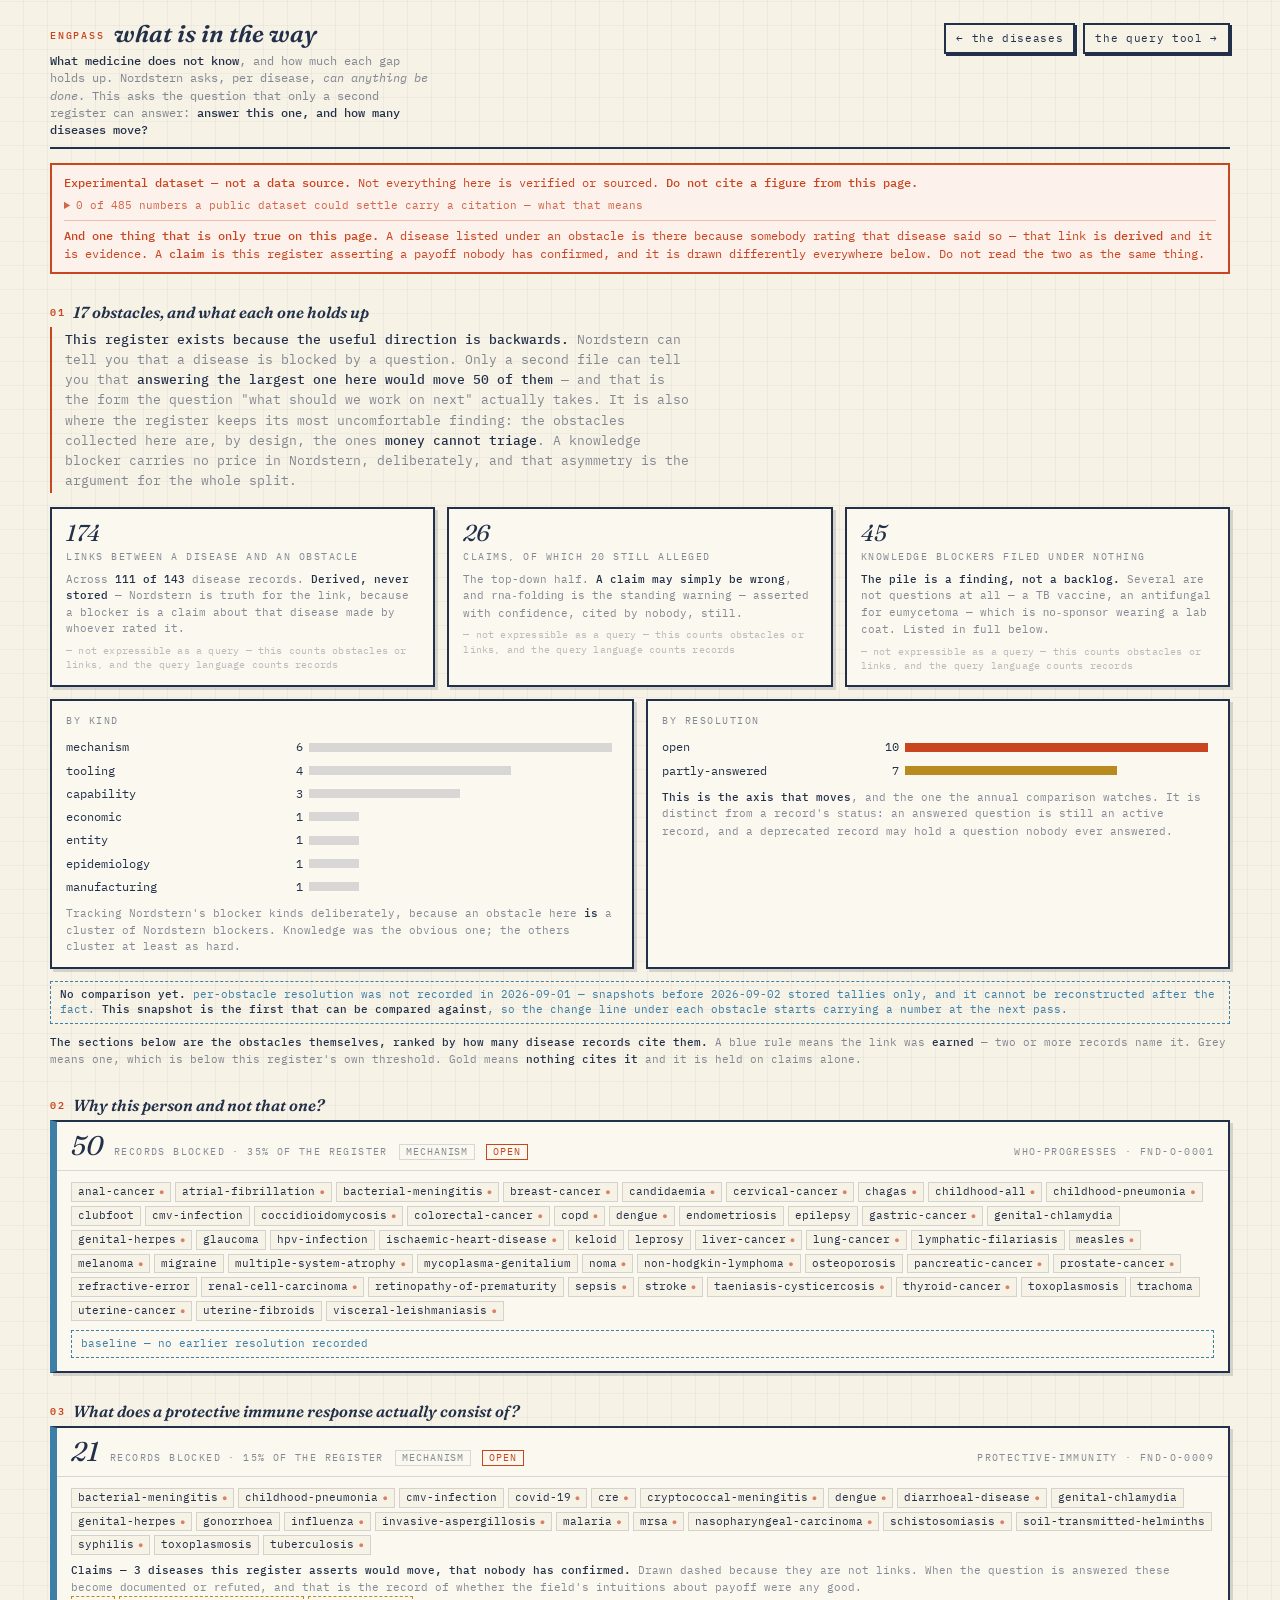
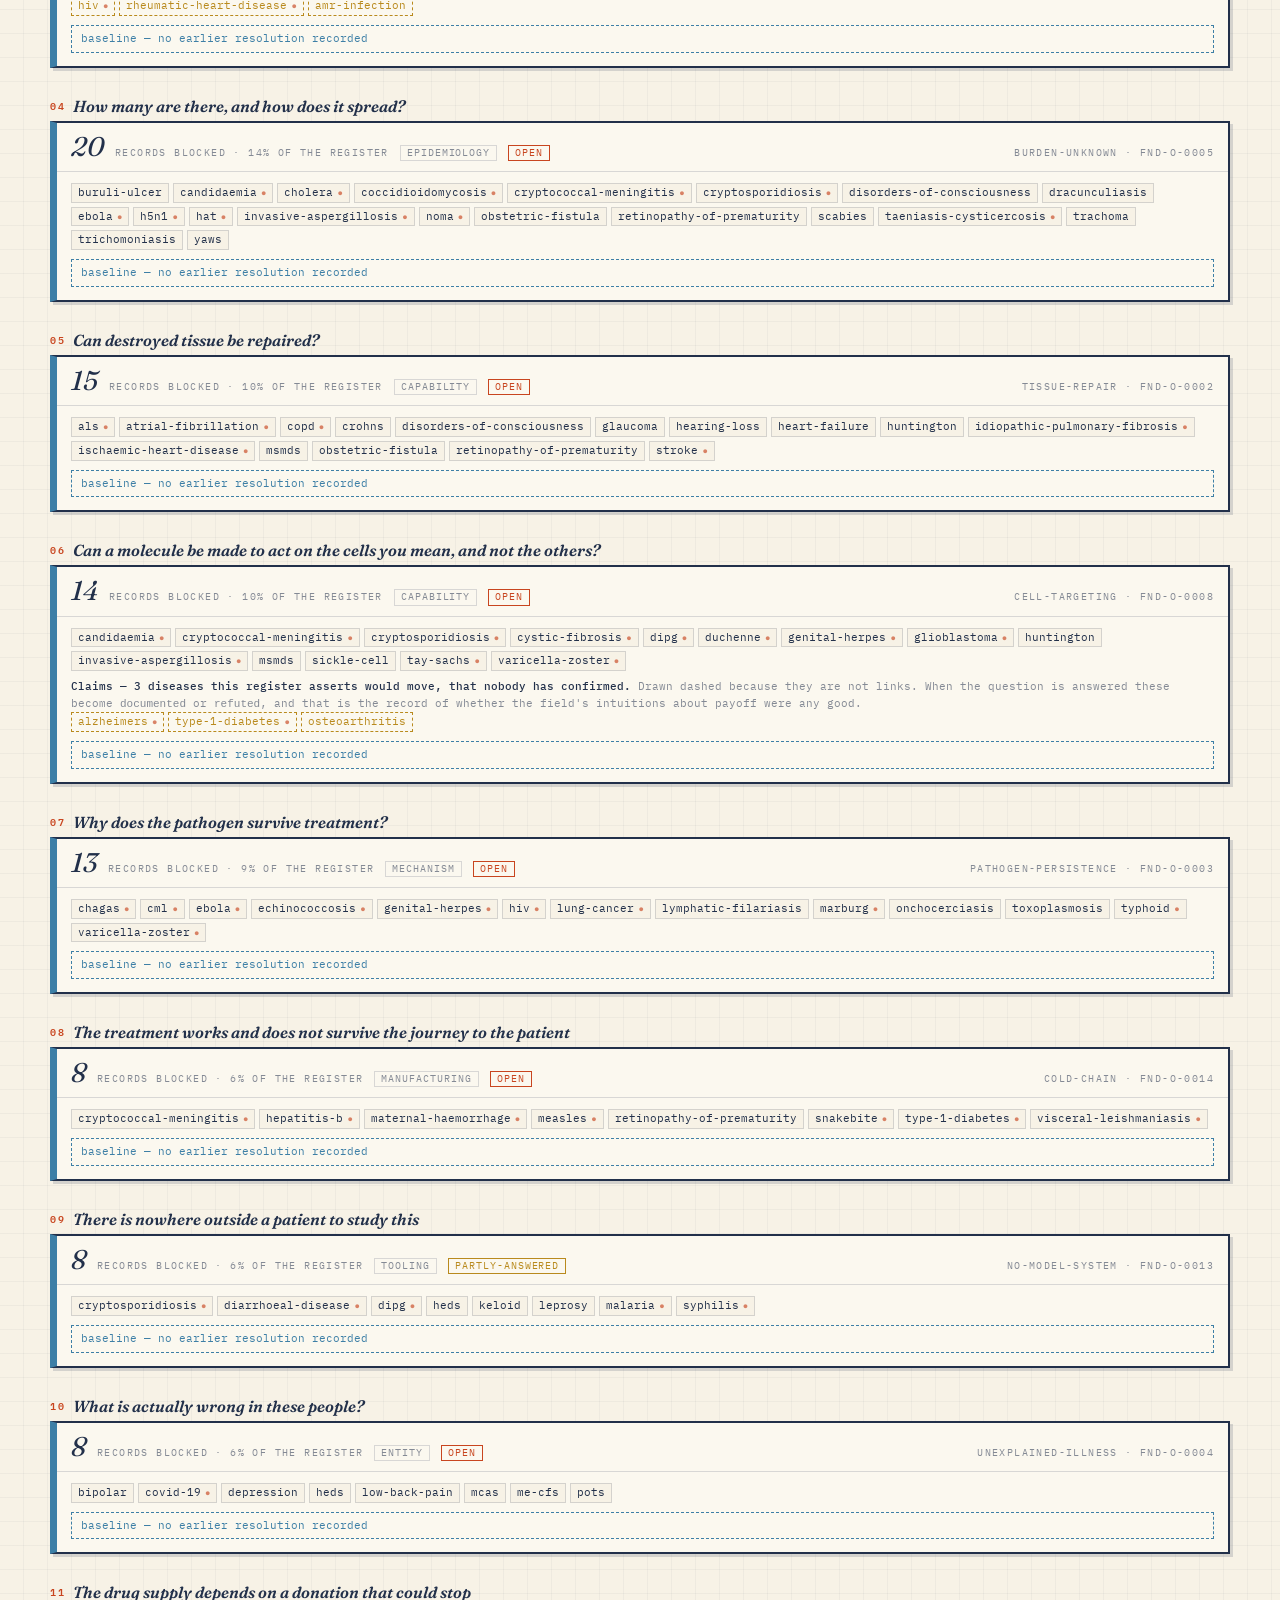
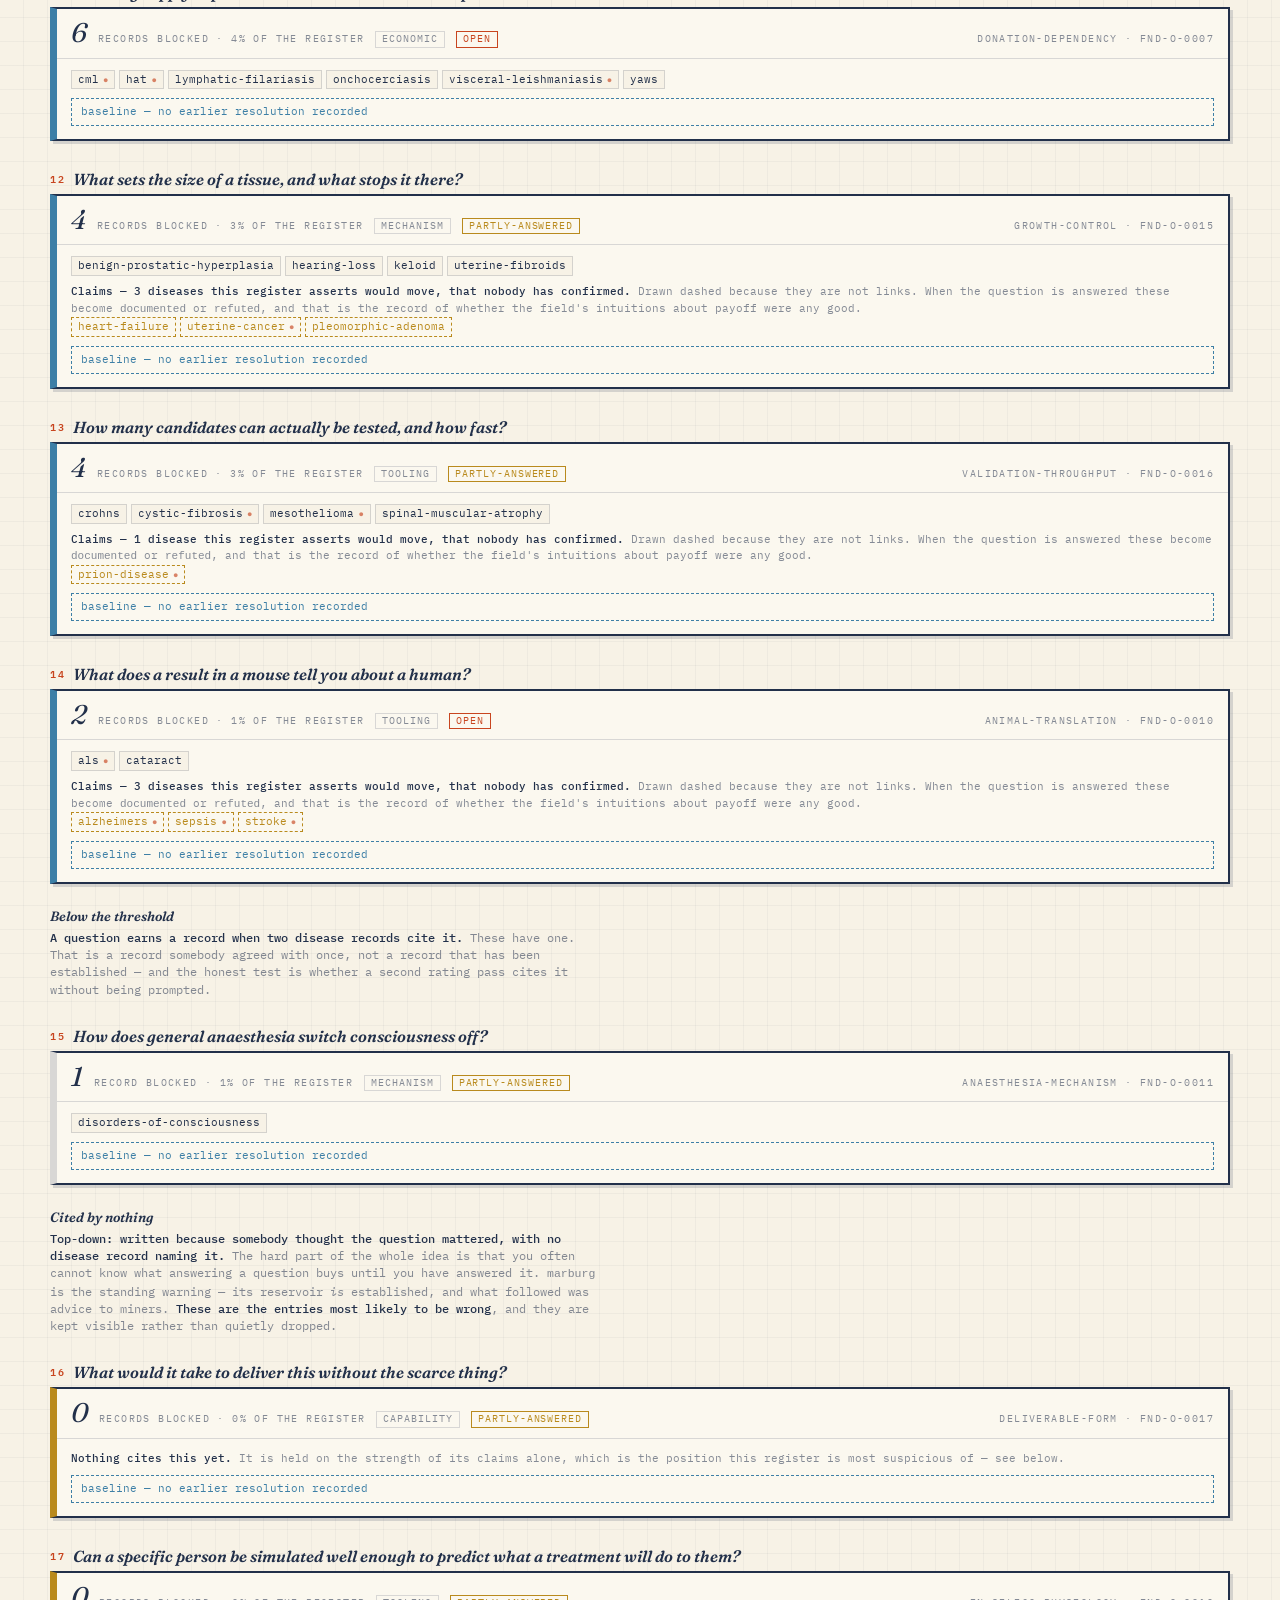
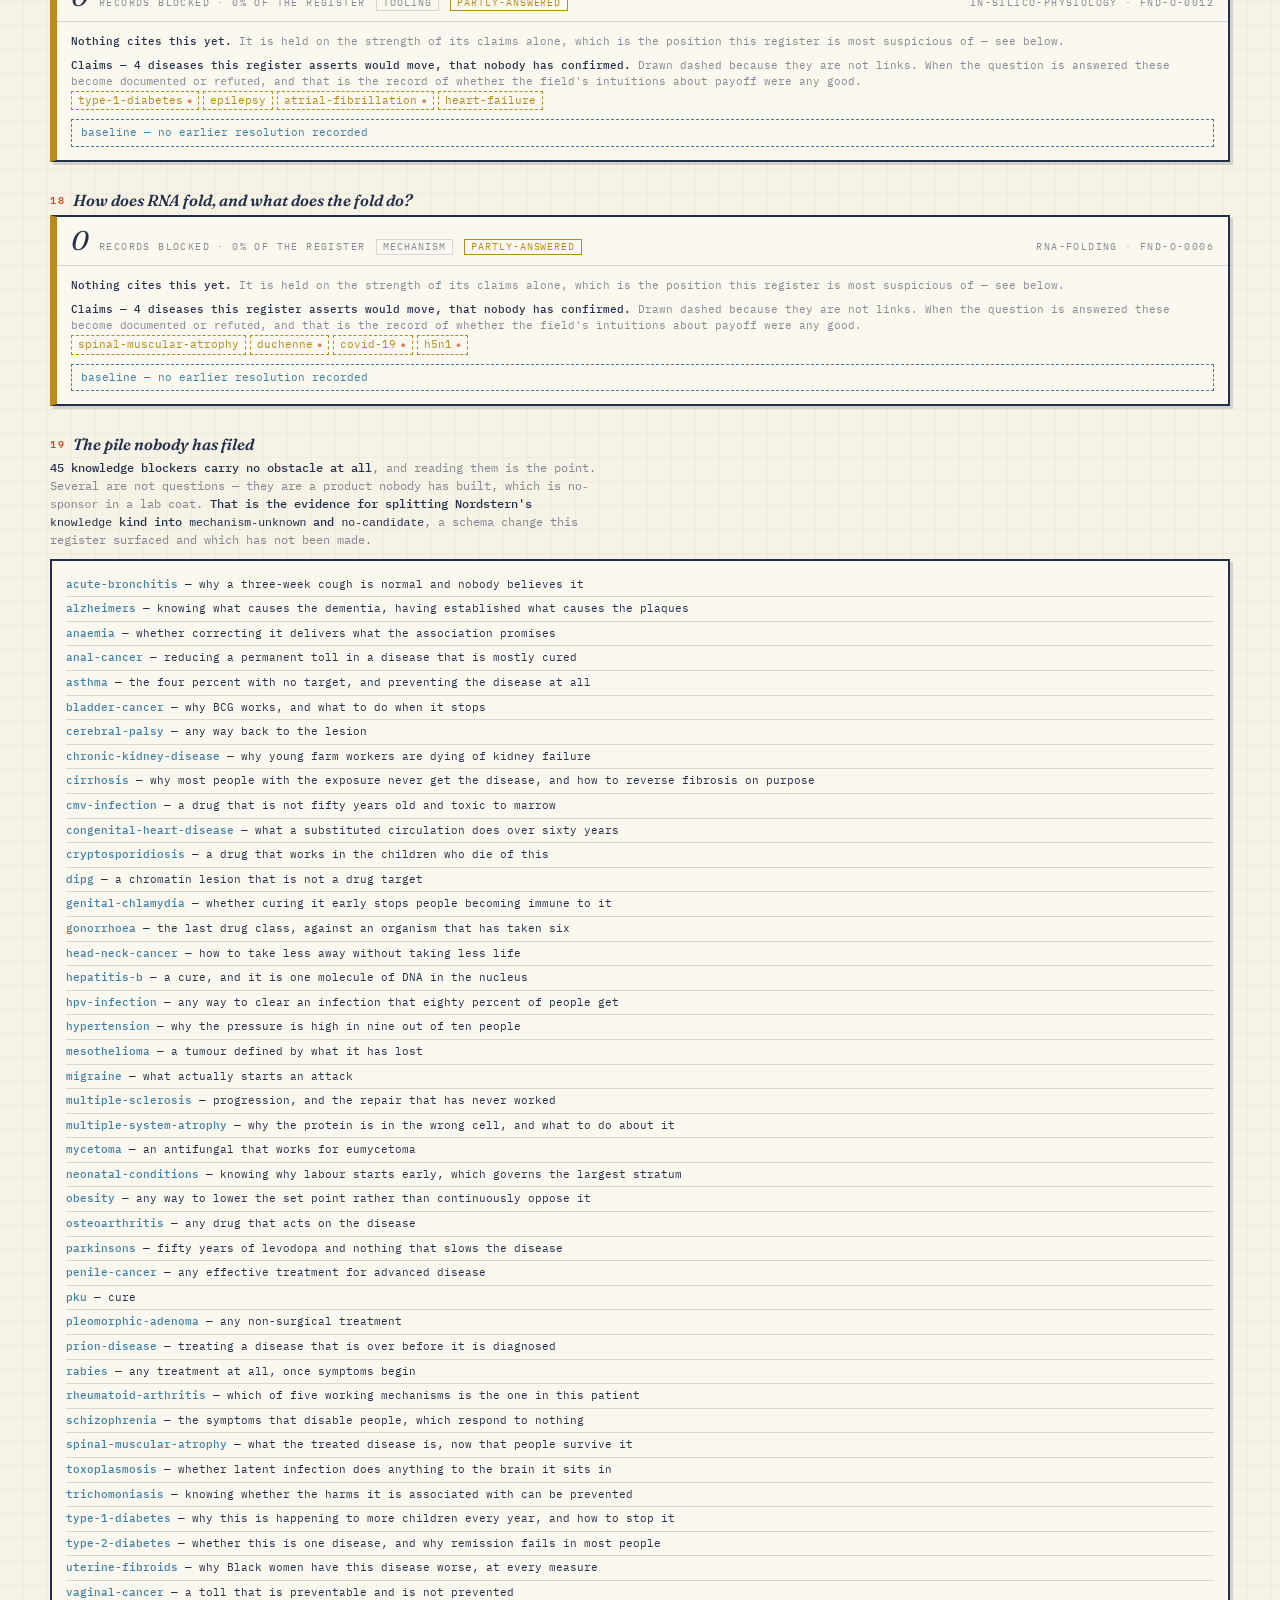
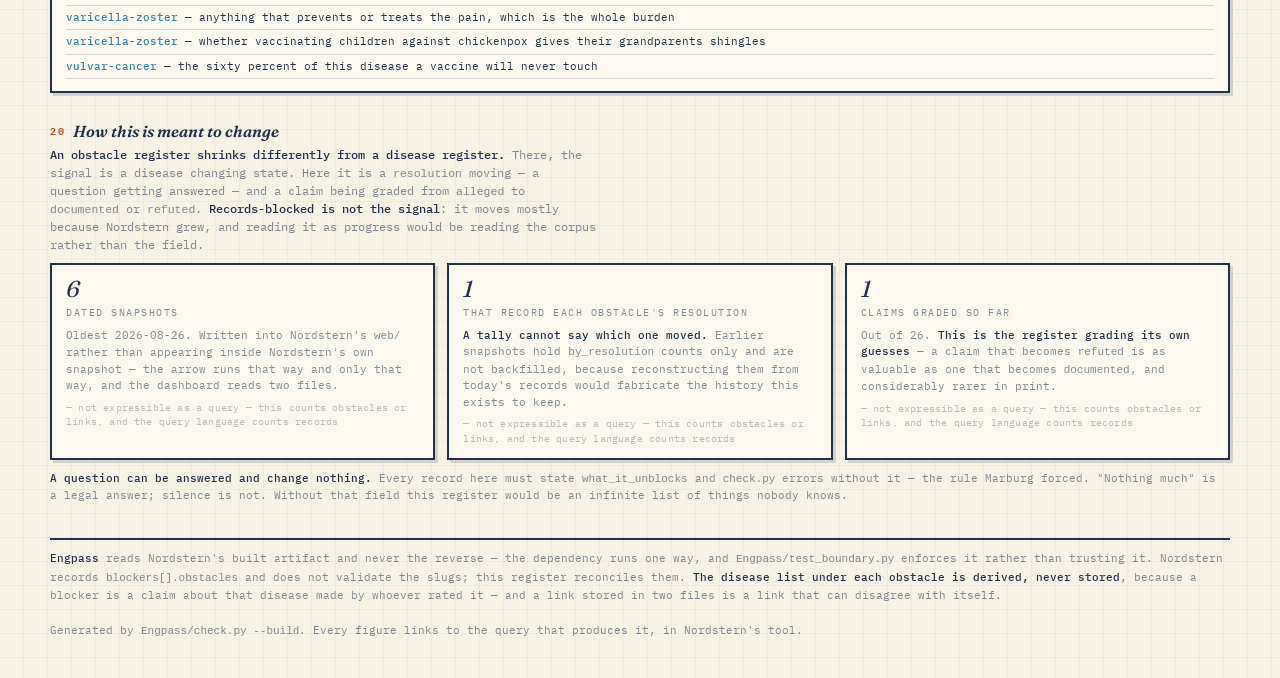
==== web/engpass.html @ 1a7fd4f2 "Nordstern: initial public release A register that asks, per disease, do we understand it and can we " ====
<!DOCTYPE html>
<html lang="en">
<head>
<meta charset="utf-8">
<meta name="viewport" content="width=device-width, initial-scale=1">
<title>Engpass — what is in the way</title>
<link rel="preconnect" href="https://fonts.googleapis.com">
<link rel="preconnect" href="https://fonts.gstatic.com" crossorigin>
<link href="https://fonts.googleapis.com/css2?family=Fraunces:ital,opsz,wght@0,9..144,400;0,9..144,600;1,9..144,500&family=IBM+Plex+Mono:ital,wght@0,400;0,500;1,400&display=swap" rel="stylesheet">
<style>
  :root {
    --paper:#f7f2e6; --paper-deep:#efe7d3; --card:#fbf8ef;
    --ink:#22304a; --ink-soft:rgba(34,48,74,.55); --ink-faint:rgba(34,48,74,.16);
    --vermilion:#c8451f; --teal:#1f7a6d; --water:#3d7fa6; --gold:#b98a1d;
  }
  * { box-sizing:border-box; margin:0; padding:0; }
  body {
    background:var(--paper);
    background-image:
      repeating-linear-gradient(0deg,transparent 0 23px,rgba(34,48,74,.045) 23px 24px),
      repeating-linear-gradient(90deg,transparent 0 23px,rgba(34,48,74,.045) 23px 24px);
    color:var(--ink); font-family:'IBM Plex Mono',monospace; font-size:13px;
    padding:16px clamp(14px,4vw,44px) 40px; line-height:1.5;
  }
  .wrap { max-width:1180px; margin:0 auto; }

  header { border-bottom:2px solid var(--ink); padding-bottom:9px; margin-bottom:14px;
           display:flex; align-items:baseline; justify-content:space-between;
           gap:14px; flex-wrap:wrap; }
  h1 { font-family:Fraunces,serif; font-weight:600; font-style:italic; font-size:24px; }
  h1 .fig { font-family:'IBM Plex Mono',monospace; font-style:normal; font-weight:500;
            font-size:10px; letter-spacing:.18em; color:var(--vermilion);
            text-transform:uppercase; margin-right:9px; vertical-align:3px; }
  header .sub { font-size:11.5px; color:var(--ink-soft); max-width:54ch; }
  header .sub b { color:var(--ink); font-weight:500; }
  header .links { display:flex; gap:8px; flex-wrap:wrap; }
  header a.tool { font-size:11px; border:2px solid var(--ink); background:var(--paper);
                  box-shadow:2px 2px 0 var(--ink); padding:5px 10px; color:var(--ink);
                  text-decoration:none; letter-spacing:.06em; white-space:nowrap; }
  header a.tool:hover { background:var(--paper-deep); }

  .prov { border:2px solid var(--vermilion); background:#fdf1ec; color:var(--vermilion);
          padding:9px 12px; margin-bottom:16px; font-size:11.5px; line-height:1.55; }
  .prov b { font-weight:500; }
  .prov .big { font-family:Fraunces,serif; font-style:italic; font-size:19px;
               display:block; margin-bottom:3px; }
  .prov a { color:inherit; }
  .prov .provmore { margin-top:5px; }
  .prov .provmore > summary { cursor:pointer; opacity:.8; font-size:11px; }
  .prov .provmore > summary:hover { opacity:1; }
  .prov .provmore > div { margin-top:6px; padding-top:6px;
    border-top:1px solid rgba(200,69,31,.3); }

  h2 { font-family:Fraunces,serif; font-style:italic; font-weight:600; font-size:16px;
       margin:26px 0 3px; }
  h2 .n { font-family:'IBM Plex Mono',monospace; font-style:normal; font-size:9.5px;
          letter-spacing:.18em; text-transform:uppercase; color:var(--vermilion);
          margin-right:8px; vertical-align:2px; }
  .lede { font-size:11.5px; color:var(--ink-soft); max-width:78ch; margin-bottom:10px; }
  .lede b { color:var(--ink); font-weight:500; }
  .standfirst { font-size:12.5px; line-height:1.62; max-width:80ch;
    border-left:2px solid var(--vermilion); padding:2px 0 2px 13px; margin-bottom:14px; }
  .subh { font-family:Fraunces,serif; font-style:italic; font-weight:600;
          font-size:13.5px; margin:22px 0 3px; }

  .card { border:2px solid var(--ink); background:var(--card); padding:12px 14px;
          box-shadow:3px 3px 0 var(--ink-faint); }
  .grid { display:grid; gap:12px; }
  .g2 { grid-template-columns:repeat(auto-fit,minmax(330px,1fr)); }
  .g3 { grid-template-columns:repeat(auto-fit,minmax(215px,1fr)); }

  a.q { color:inherit; text-decoration:none; display:block; }
  a.q:hover .card { background:#fff; box-shadow:3px 3px 0 var(--water);
                    border-color:var(--water); }
  a.q:hover .qhint { opacity:1; }
  .qhint { font-size:9.5px; color:var(--water); opacity:.42; margin-top:7px;
           letter-spacing:.02em; word-break:break-word; transition:opacity 90ms; }
  .qhint::before { content:"→ "; }
  .qhint.noq { color:var(--ink-soft); opacity:.55; }
  .qhint.noq::before { content:"— "; }

  .stat { font-family:Fraunces,serif; font-style:italic; font-size:31px; line-height:1.05; }
  .stat.sm { font-size:23px; }
  .statlbl { font-size:10px; letter-spacing:.15em; text-transform:uppercase;
             color:var(--ink-soft); margin-top:4px; }
  .note { font-size:11px; color:var(--ink-soft); margin-top:7px; line-height:1.5; }
  .note b { color:var(--ink); font-weight:500; }

  table { border-collapse:collapse; width:100%; font-size:11.5px; }
  td, th { text-align:left; padding:3px 6px 3px 0; vertical-align:middle; }
  th { font-size:9.5px; letter-spacing:.14em; text-transform:uppercase;
       color:var(--ink-soft); font-weight:400; border-bottom:1px solid var(--ink-faint); }
  td.num { text-align:right; font-variant-numeric:tabular-nums; width:3.4em; }
  .bar { height:9px; background:var(--water); display:block; }
  .bar.v { background:var(--vermilion); } .bar.t { background:var(--teal); }
  .bar.g { background:var(--gold); } .bar.f { background:var(--ink-faint); }
  td.barcell { width:56%; }

  /* ---- OBSTACLE SECTIONS: this page's spine -----------------------------
     Nordstern's spine is a partition — seven states, every record in exactly
     one. THIS register has no partition and must not pretend to one: an
     obstacle blocks any number of diseases, a disease is blocked by several,
     and the useful direction is backwards — answering this releases those. So
     the sections are ranked by how much each holds up, and the ones holding up
     nothing yet come last, marked. */
  .ob { border:2px solid var(--ink); background:var(--card);
        box-shadow:3px 3px 0 var(--ink-faint); margin-bottom:6px; }
  .ob > .obhead { display:flex; align-items:baseline; gap:11px; flex-wrap:wrap;
        padding:10px 14px; border-bottom:1px solid var(--ink-faint); }
  .ob .obn { font-family:Fraunces,serif; font-style:italic; font-size:27px; line-height:1; }
  .ob .oblbl { font-size:10px; letter-spacing:.14em; text-transform:uppercase;
        color:var(--ink-soft); }
  .ob .obbody { padding:11px 14px 13px; }
  /* earned vs claimed is the register's central distinction, so it is the one
     thing the border colour encodes */
  .ob.earned { border-left:7px solid var(--water); }
  .ob.topdown { border-left:7px solid var(--gold); }
  .ob.thin { border-left:7px solid var(--ink-faint); }

  .pill { display:inline-block; border:1px solid var(--ink-faint); padding:0 6px;
          font-size:9.5px; letter-spacing:.1em; text-transform:uppercase;
          color:var(--ink-soft); }
  .pill.open { border-color:var(--vermilion); color:var(--vermilion); }
  .pill.partly { border-color:var(--gold); color:var(--gold); }
  .pill.answered { border-color:var(--teal); color:var(--teal); }

  .chips { display:flex; flex-wrap:wrap; gap:4px; }
  .chip { display:inline-block; border:1px solid var(--ink-faint); background:var(--paper);
        padding:1px 6px; font-size:10.5px; color:var(--ink); text-decoration:none;
        white-space:nowrap; }
  .chip:hover { border-color:var(--water); color:var(--water); background:#fff; }
  .chip .d { color:var(--vermilion); opacity:.65; margin-left:4px; font-size:9px; }
  /* a claimed link is drawn differently from an earned one on purpose — the
     whole register turns on not confusing the two */
  .chip.claim { border-style:dashed; border-color:var(--gold); color:var(--gold);
        background:transparent; }

  .chg { font-size:10.5px; margin-top:9px; padding:5px 9px;
         border:1px dashed var(--ink-faint); color:var(--ink-soft); }
  .chg b { color:var(--ink); font-weight:500; }
  .chg.first { border-color:var(--water); color:var(--water); }
  .chg.moved { border:1px solid var(--teal); color:var(--teal); }

  .untag { font-size:11px; line-height:1.6; }
  .untag li { list-style:none; padding:3px 0; border-bottom:1px solid var(--ink-faint); }
  .untag li b { font-weight:500; }
  .untag a { color:var(--water); text-decoration:none; }

  footer { margin-top:34px; border-top:2px solid var(--ink); padding-top:10px;
           font-size:11px; color:var(--ink-soft); line-height:1.6; }
  footer b { color:var(--ink); font-weight:500; }
  footer a { color:var(--water); }
</style>
</head>
<body>
<div class="wrap">

<header>
  <div>
    <h1><span class="fig">Engpass</span>what is in the way</h1>
    <div class="sub"><b>What medicine does not know</b>, and how much each gap holds
      up. Nordstern asks, per disease, <i>can anything be done</i>. This asks the
      question that only a second register can answer: <b>answer this one, and how
      many diseases move?</b></div>
  </div>
  <div class="links">
    <a class="tool" href="index.html">← the diseases</a>
    <a class="tool" href="query.html">the query tool →</a>
  </div>
</header>

<div class="prov" id="prov"></div>
<div id="body"></div>

<footer>
  <b>Engpass</b> reads Nordstern's built artifact and never the reverse — the
  dependency runs one way, and <code>Engpass/test_boundary.py</code> enforces it
  rather than trusting it. Nordstern records <code>blockers[].obstacles</code>
  and does not validate the slugs; this register reconciles them.
  <b>The disease list under each obstacle is derived, never stored</b>, because a
  blocker is a claim about that disease made by whoever rated it — and a link
  stored in two files is a link that can disagree with itself.
  <br><br>Generated by <code>Engpass/check.py --build</code>. Every figure links
  to the query that produces it, in Nordstern's tool.
</footer>

</div>

<script src="banner.js"></script>
<script src="slim.js"></script>
<script src="snapshots.js"></script>
<script src="engpass-snapshots.js"></script>
<script>
/* =============================================================================
   THE ENGPASS DASHBOARD — the register of ignorance.

   IT IS NOT A COPY OF THE DISEASE PAGE WITH DIFFERENT NUMBERS, and the reason
   is structural. Nordstern's spine is a PARTITION: seven states, every record
   in exactly one, so the counts are shares and a stacked bar is honest. This
   register has no partition and never will — an obstacle blocks any number of
   diseases and a disease is blocked by several. Drawing it as one would be the
   same error the axis-B tags carry a warning about.

   So the spine here is the thing this register exists to supply: **the backward
   direction.** Nordstern can say *this disease is blocked by that question*.
   Only a second file can say *answering this unblocks these thirteen* — which
   is the form "what should we work on next" actually needs.

   THE ONE DISTINCTION EVERYTHING ELSE HANGS ON: a DERIVED link is evidence,
   because somebody rating that disease said this is what they were waiting on.
   A CLAIM is an assertion that may simply be wrong. They are drawn differently
   everywhere on this page, and the border colour of a section encodes which
   kind it has.

   Zero dependencies. No derivation happens here — every number comes from
   `engpass-snapshots.js` or `slim.js`, both generated by check.py.
   ========================================================================== */

const SLIM   = window.NORDSTERN_SLIM || [];
const NSNAPS = window.NORDSTERN_SNAPSHOTS || [];
const SNAPS  = window.ENGPASS_SNAPSHOTS || [];
const DIFFS  = window.ENGPASS_DIFFS || [];
const S  = SNAPS[SNAPS.length - 1] || null;
const NS = NSNAPS[NSNAPS.length - 1] || null;
const LAST_DIFF = DIFFS.length ? DIFFS[DIFFS.length - 1] : null;

const qurl = q => "query.html?q=" + encodeURIComponent(q);
const esc  = s => String(s).replace(/[&<>"]/g, c =>
  ({ "&":"&amp;", "<":"&lt;", ">":"&gt;", '"':"&quot;" }[c]));
const pct  = (n, d) => d ? Math.round(100 * n / d) : 0;
const num  = n => n.toLocaleString("en-US");

/* Nordstern's records, for names, burden and the permanent id a chip links by.
   THIS IS THE PERMITTED CROSSING AND IT IS ONE-WAY: this page reads Nordstern's
   generated artifacts. Nothing in Nordstern reads anything of Engpass's. */
const REC = {};
SLIM.forEach(r => { REC[r.slug] = r; });
const ID_OF = {};
if (NS && NS.buckets && NS.buckets.members)
  Object.entries(NS.buckets.members).forEach(([slug, v]) => { ID_OF[slug] = v.id; });

function stat(n, label, note, query, cls = "") {
  const inner = `<div class="card">
    <div class="stat ${cls}" ${query ? 'data-count="records"' : ""}>${n}</div>
    <div class="statlbl">${label}</div>
    ${note ? `<div class="note">${note}</div>` : ""}
    ${query ? `<div class="qhint">${esc(query)}</div>`
            : `<div class="qhint noq">not expressible as a query — this counts
                 obstacles or links, and the query language counts records</div>`}
  </div>`;
  return query ? `<a class="q" href="${qurl(query)}">${inner}</a>` : inner;
}

function bars(rows, max, counts = "records") {
  const m = max || Math.max(...rows.map(r => r[1]), 1);
  return `<table>${rows.map(([lbl, v, q, cls]) => `<tr>
      <td>${q ? `<a class="q" style="display:inline" href="${qurl(q)}">${esc(lbl)}</a>`
              : esc(lbl)}</td>
      <td class="num" data-count="${counts}">${num(v)}</td>
      <td class="barcell"><span class="bar ${cls || ""}"
          style="width:${Math.max(1.5, 100 * v / m)}%"></span></td>
    </tr>`).join("")}</table>`;
}

/* THE BANNER IS NORDSTERN'S, ON PURPOSE AND WITH ONE SENTENCE ADDED.
   Every number on this page is derived from Nordstern's ratings, so this
   register inherits that register's provenance exactly — and a second,
   separately-worded warning is the drift banner.js was written to end. What is
   added is the part that is only true here: these links are reconciliation, and
   the claims are not links at all. */
function banner() {
  const base = NS ? window.NordsternBanner.render(NS,
                { tone: "warn", queryHref: "query.html?q=" }) : "";
  document.getElementById("prov").innerHTML = base +
    `<div style="margin-top:6px;padding-top:6px;
        border-top:1px solid rgba(200,69,31,.3)">
      <b>And one thing that is only true on this page.</b> A disease listed under
      an obstacle is there because somebody rating that disease said so — that
      link is <b>derived</b> and it is evidence. A <b>claim</b> is this register
      asserting a payoff nobody has confirmed, and it is drawn differently
      everywhere below. Do not read the two as the same thing.</div>`;
}

/* ---------------------------------------------------------------- chips -- */
function chips(slugs, cls = "") {
  return `<div class="chips">${slugs.map(s => {
    const r = REC[s] || {};
    const q = ID_OF[s] ? "id:" + ID_OF[s] : "slug:" + s;
    return `<a class="chip ${cls}" href="${qurl(q)}"
      title="${esc(r.name || s)}">${esc(s)}${
      r.deaths > 0 ? '<span class="d">●</span>' : ""}</a>`;
  }).join("")}</div>`;
}

/* --------------------------------------------------------- change line --
   WHAT MOVES HERE IS NOT WHAT MOVES ON THE DISEASE PAGE. There, a record
   changing bucket is medicine changing. Here, the signal is an obstacle's
   `resolution` moving — a question getting answered — and a claim being graded
   from `alleged` to `documented` or `refuted`, which is the register scoring
   its own guesses about payoff. Records-blocked moves mostly because Nordstern
   grew, so it is reported and never headlined. */
function changeRow(slug) {
  if (!LAST_DIFF) {
    return `<div class="chg first">baseline — nothing earlier to compare against</div>`;
  }
  if (LAST_DIFF.skipped) {
    return slug === null
      ? `<div class="chg first" style="margin-top:12px"><b>No comparison yet.</b>
         ${esc(LAST_DIFF.skipped)}. <b>This snapshot is the first that can be
         compared against</b>, so the change line under each obstacle starts
         carrying a number at the next pass.</div>`
      : `<div class="chg first">baseline — no earlier resolution recorded</div>`;
  }
  if (slug === null) {
    const r = LAST_DIFF.resolutions.length, g = LAST_DIFF.graded.length;
    return `<div class="chg ${r || g ? "moved" : ""}" style="margin-top:12px">
      <b>${r} question${r === 1 ? "" : "s"} changed resolution</b> and
      <b>${g} claim${g === 1 ? "" : "s"} were graded</b> between
      ${esc(LAST_DIFF.from)} and ${esc(LAST_DIFF.to)}, alongside
      ${LAST_DIFF.added.length} obstacles written and
      ${LAST_DIFF.gone.length} deprecated.</div>`;
  }
  const moved = LAST_DIFF.resolutions.find(x => x.slug === slug);
  const graded = LAST_DIFF.graded.filter(x => x.obstacle === slug);
  const d = LAST_DIFF.blocks_delta[slug];
  const bits = [];
  if (moved) bits.push(`<b>resolution moved ${esc(moved.from)} → ${esc(moved.to)}</b>`);
  graded.forEach(g => bits.push(
    `claim on <code>${esc(g.unblocks)}</code> went ${esc(g.from)} → <b>${esc(g.to)}</b>`));
  if (d) bits.push(`records blocked ${d.was} → ${d.now}, which moves mostly
    because the disease register grew`);
  if (!bits.length) return `<div class="chg">unchanged since ${esc(LAST_DIFF.from)}</div>`;
  return `<div class="chg ${moved || graded.length ? "moved" : ""}">${
    bits.join(" · ")}</div>`;
}

/* ------------------------------------------------------ obstacle section -- */
const RES_CLASS = { "open":"open", "partly-answered":"partly",
                    "answered":"answered", "dissolved":"answered" };

function obstacleSection(slug, n) {
  const m = S.resolution_members[slug];
  const blocked = S.blocks_members[slug] || [];
  const claims = (S.claims_by_obstacle || {})[slug] || [];
  const total = S.against_nordstern_records;
  const kind = blocked.length ? (blocked.length >= 2 ? "earned" : "thin") : "topdown";
  return `<h2><span class="n">${String(n).padStart(2, "0")}</span>${esc(m.name)}</h2>
    <div class="ob ${kind}">
      <div class="obhead">
        <span class="obn">${blocked.length}</span>
        <span class="oblbl">record${blocked.length === 1 ? "" : "s"} blocked ·
          ${pct(blocked.length, total)}% of the register</span>
        <span class="pill">${esc(m.kind)}</span>
        <span class="pill ${RES_CLASS[m.resolution] || ""}">${esc(m.resolution)}</span>
        <span class="oblbl" style="margin-left:auto">${esc(slug)} · ${esc(m.id)}</span>
      </div>
      <div class="obbody">
        ${blocked.length ? chips(blocked)
          : `<div class="note" style="margin-top:0"><b>Nothing cites this yet.</b>
             It is held on the strength of its claims alone, which is the position
             this register is most suspicious of — see below.</div>`}
        ${claims.length ? `<div class="note"><b>Claims —
          ${claims.length} disease${claims.length === 1 ? "" : "s"} this register
          asserts would move, that nobody has confirmed.</b> Drawn dashed because
          they are not links. When the question is answered these become
          <code>documented</code> or <code>refuted</code>, and that is the record
          of whether the field's intuitions about payoff were any good.</div>
          ${chips(claims.map(c => c.unblocks), "claim")}` : ""}
        ${changeRow(slug)}
      </div>
    </div>`;
}

/* ============================================================== assemble == */
function render() {
  if (!S) { document.getElementById("body").innerHTML =
    "<p>No snapshot found — run <code>Engpass/check.py --build</code>.</p>"; return; }
  banner();

  const out = [];
  const O = S.obstacles, total = S.against_nordstern_records;
  const ranked = Object.keys(S.resolution_members)
    .sort((a, b) => (S.blocks_members[b] || []).length -
                    (S.blocks_members[a] || []).length ||
                    a.localeCompare(b));
  const earned = ranked.filter(s => (S.blocks_members[s] || []).length >= 2);
  const thin   = ranked.filter(s => (S.blocks_members[s] || []).length === 1);
  const top    = ranked.filter(s => (S.blocks_members[s] || []).length === 0);

  /* ---- 01 the register ---- */
  out.push(`<h2><span class="n">01</span>${O.active} obstacles, and what each one holds up</h2>
  <div class="lede standfirst"><b>This register exists because the useful
    direction is backwards.</b> Nordstern can tell you that a disease is blocked
    by a question. Only a second file can tell you that <b>answering the largest
    one here would move ${(S.blocks_members[ranked[0]] || []).length} of
    them</b> — and that is the form the question "what should we work on next"
    actually takes.
    It is also where the register keeps its most uncomfortable finding: the
    obstacles collected here are, by design, the ones <b>money cannot
    triage</b>. A knowledge blocker carries no price in Nordstern, deliberately,
    and that asymmetry is the argument for the whole split.</div>
  <div class="grid g3">
    ${stat(S.distinct_links, "links between a disease and an obstacle",
      `Across <b>${S.records_blocked_at_least_once} of ${total}</b> disease
       records. <b>Derived, never stored</b> — Nordstern is truth for the link,
       because a blocker is a claim about that disease made by whoever rated it.`,
      null, "sm")}
    ${stat(S.claims.total, "claims, of which " +
      (S.claims.by_standing.alleged || 0) + " still alleged",
      `The top-down half. <b>A claim may simply be wrong</b>, and
       <code>rna-folding</code> is the standing warning — asserted with
       confidence, cited by nobody, still.`, null, "sm")}
    ${stat(S.untagged_knowledge_blockers, "knowledge blockers filed under nothing",
      `<b>The pile is a finding, not a backlog.</b> Several are not questions at
       all — a TB vaccine, an antifungal for eumycetoma — which is
       <code>no-sponsor</code> wearing a lab coat. Listed in full below.`,
      null, "sm")}
  </div>
  <div class="grid g2" style="margin-top:12px">
    <div class="card"><div class="statlbl" style="margin:0 0 7px">by kind</div>
      ${bars(Object.entries(O.by_kind).map(([k, v]) => [k, v, null, "f"]), null, "items")}
      <div class="note">Tracking Nordstern's blocker kinds deliberately, because
        an obstacle here <b>is</b> a cluster of Nordstern blockers. Knowledge was
        the obvious one; the others cluster at least as hard.</div></div>
    <div class="card"><div class="statlbl" style="margin:0 0 7px">by resolution</div>
      ${bars(Object.entries(O.by_resolution).map(([k, v]) =>
        [k, v, null, k === "open" ? "v" : k === "answered" ? "t" : "g"]), null, "items")}
      <div class="note"><b>This is the axis that moves</b>, and the one the
        annual comparison watches. It is distinct from a record's
        <code>status</code>: an answered question is still an active record, and
        a deprecated record may hold a question nobody ever answered.</div></div>
  </div>
  ${changeRow(null)}
  <div class="note" style="margin-top:10px"><b>The sections below are the
    obstacles themselves, ranked by how many disease records cite them.</b>
    A blue rule means the link was <b>earned</b> — two or more records name it.
    Grey means one, which is below this register's own threshold. Gold means
    <b>nothing cites it</b> and it is held on claims alone.</div>`);

  /* ---- 02.. one section per obstacle ---- */
  let n = 2;
  earned.forEach(s => out.push(obstacleSection(s, n++)));
  if (thin.length) {
    out.push(`<h3 class="subh">Below the threshold</h3>
      <div class="lede"><b>A question earns a record when two disease records
      cite it.</b> These have one. That is a record somebody agreed with once,
      not a record that has been established — and the honest test is whether a
      second rating pass cites it without being prompted.</div>`);
    thin.forEach(s => out.push(obstacleSection(s, n++)));
  }
  if (top.length) {
    out.push(`<h3 class="subh">Cited by nothing</h3>
      <div class="lede"><b>Top-down: written because somebody thought the question
      mattered, with no disease record naming it.</b> The hard part of the whole
      idea is that you often cannot know what answering a question buys until you
      have answered it. <code>marburg</code> is the standing warning — its
      reservoir <i>is</i> established, and what followed was advice to miners.
      <b>These are the entries most likely to be wrong</b>, and they are kept
      visible rather than quietly dropped.</div>`);
    top.forEach(s => out.push(obstacleSection(s, n++)));
  }

  /* ---- the untagged pile ---- */
  const U = S.untagged_list || [];
  out.push(`<h2><span class="n">${String(n++).padStart(2, "0")}</span>The pile
    nobody has filed</h2>
  <div class="lede"><b>${U.length} knowledge blockers carry no obstacle at
    all</b>, and reading them is the point. Several are not questions — they are
    a product nobody has built, which is <code>no-sponsor</code> in a lab coat.
    <b>That is the evidence for splitting Nordstern's <code>knowledge</code> kind
    into <code>mechanism-unknown</code> and <code>no-candidate</code></b>, a
    schema change this register surfaced and which has not been made.</div>
  <div class="card"><ul class="untag">${U.map(u =>
    `<li><a href="${qurl(ID_OF[u.record] ? "id:" + ID_OF[u.record]
                                         : "slug:" + u.record)}"><b>${
      esc(u.record)}</b></a> — ${esc(u.blocks)}</li>`).join("")}</ul></div>`);

  /* ---- how this is tracked ---- */
  const withRes = SNAPS.filter(s => s.resolution_members).length;
  out.push(`<h2><span class="n">${String(n++).padStart(2, "0")}</span>How this is
    meant to change</h2>
  <div class="lede"><b>An obstacle register shrinks differently from a disease
    register.</b> There, the signal is a disease changing state. Here it is a
    <code>resolution</code> moving — a question getting answered — and a claim
    being graded from <code>alleged</code> to <code>documented</code> or
    <code>refuted</code>. <b>Records-blocked is not the signal</b>: it moves
    mostly because Nordstern grew, and reading it as progress would be reading
    the corpus rather than the field.</div>
  <div class="grid g3">
    ${stat(SNAPS.length, "dated snapshots",
      `Oldest ${esc(SNAPS[0].date)}. Written into Nordstern's <code>web/</code>
       rather than appearing inside Nordstern's own snapshot — the arrow runs
       that way and only that way, and the dashboard reads two files.`,
      null, "sm")}
    ${stat(withRes, "that record each obstacle's resolution",
      `<b>A tally cannot say which one moved.</b> Earlier snapshots hold
       <code>by_resolution</code> counts only and are not backfilled, because
       reconstructing them from today's records would fabricate the history this
       exists to keep.`, null, "sm")}
    ${stat((S.claims.by_standing.documented || 0) +
           (S.claims.by_standing.refuted || 0), "claims graded so far",
      `Out of ${S.claims.total}. <b>This is the register grading its own
       guesses</b> — a claim that becomes <code>refuted</code> is as valuable as
       one that becomes <code>documented</code>, and considerably rarer in
       print.`, null, "sm")}
  </div>
  <div class="note" style="margin-top:10px"><b>A question can be answered and
    change nothing.</b> Every record here must state <code>what_it_unblocks</code>
    and <code>check.py</code> errors without it — the rule Marburg forced.
    "Nothing much" is a legal answer; silence is not. Without that field this
    register would be an infinite list of things nobody knows.</div>`);

  const page = out.join("");
  document.getElementById("body").innerHTML = page;
}

render();
</script>
</body>
</html>
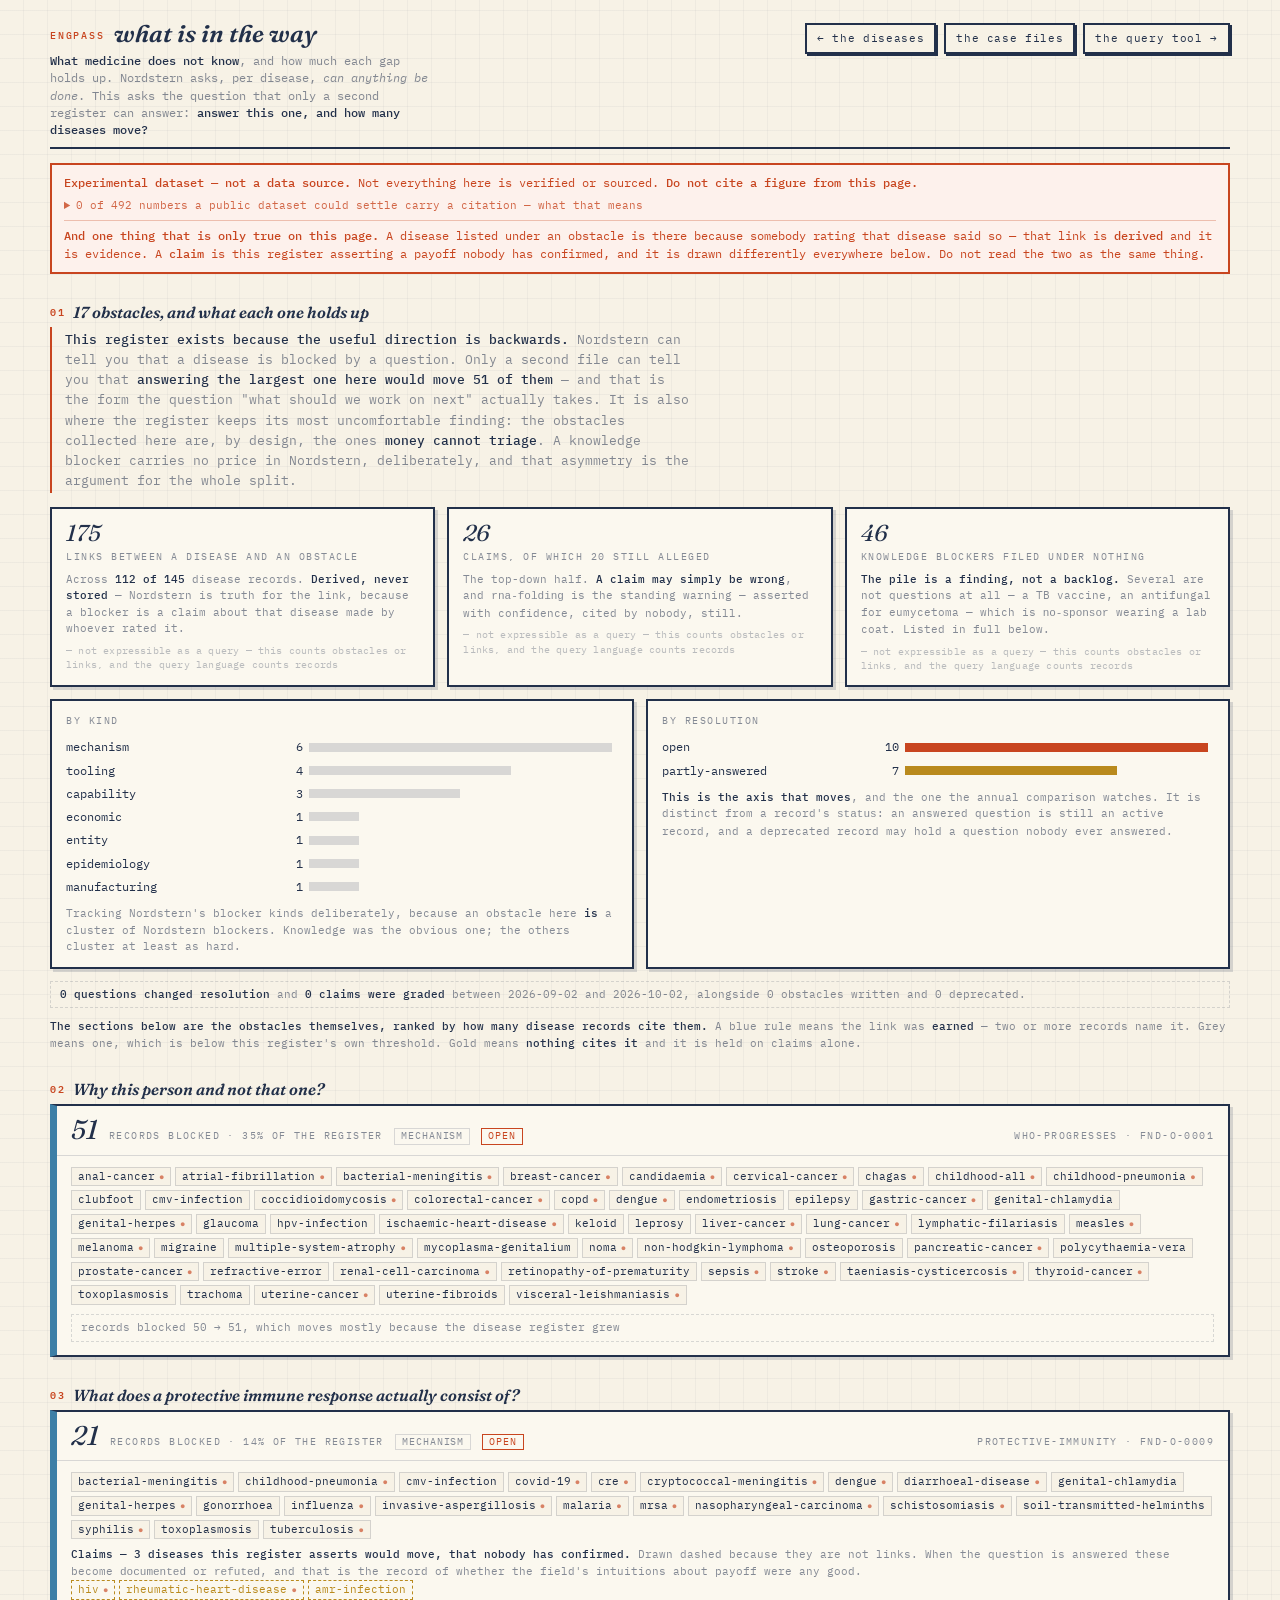
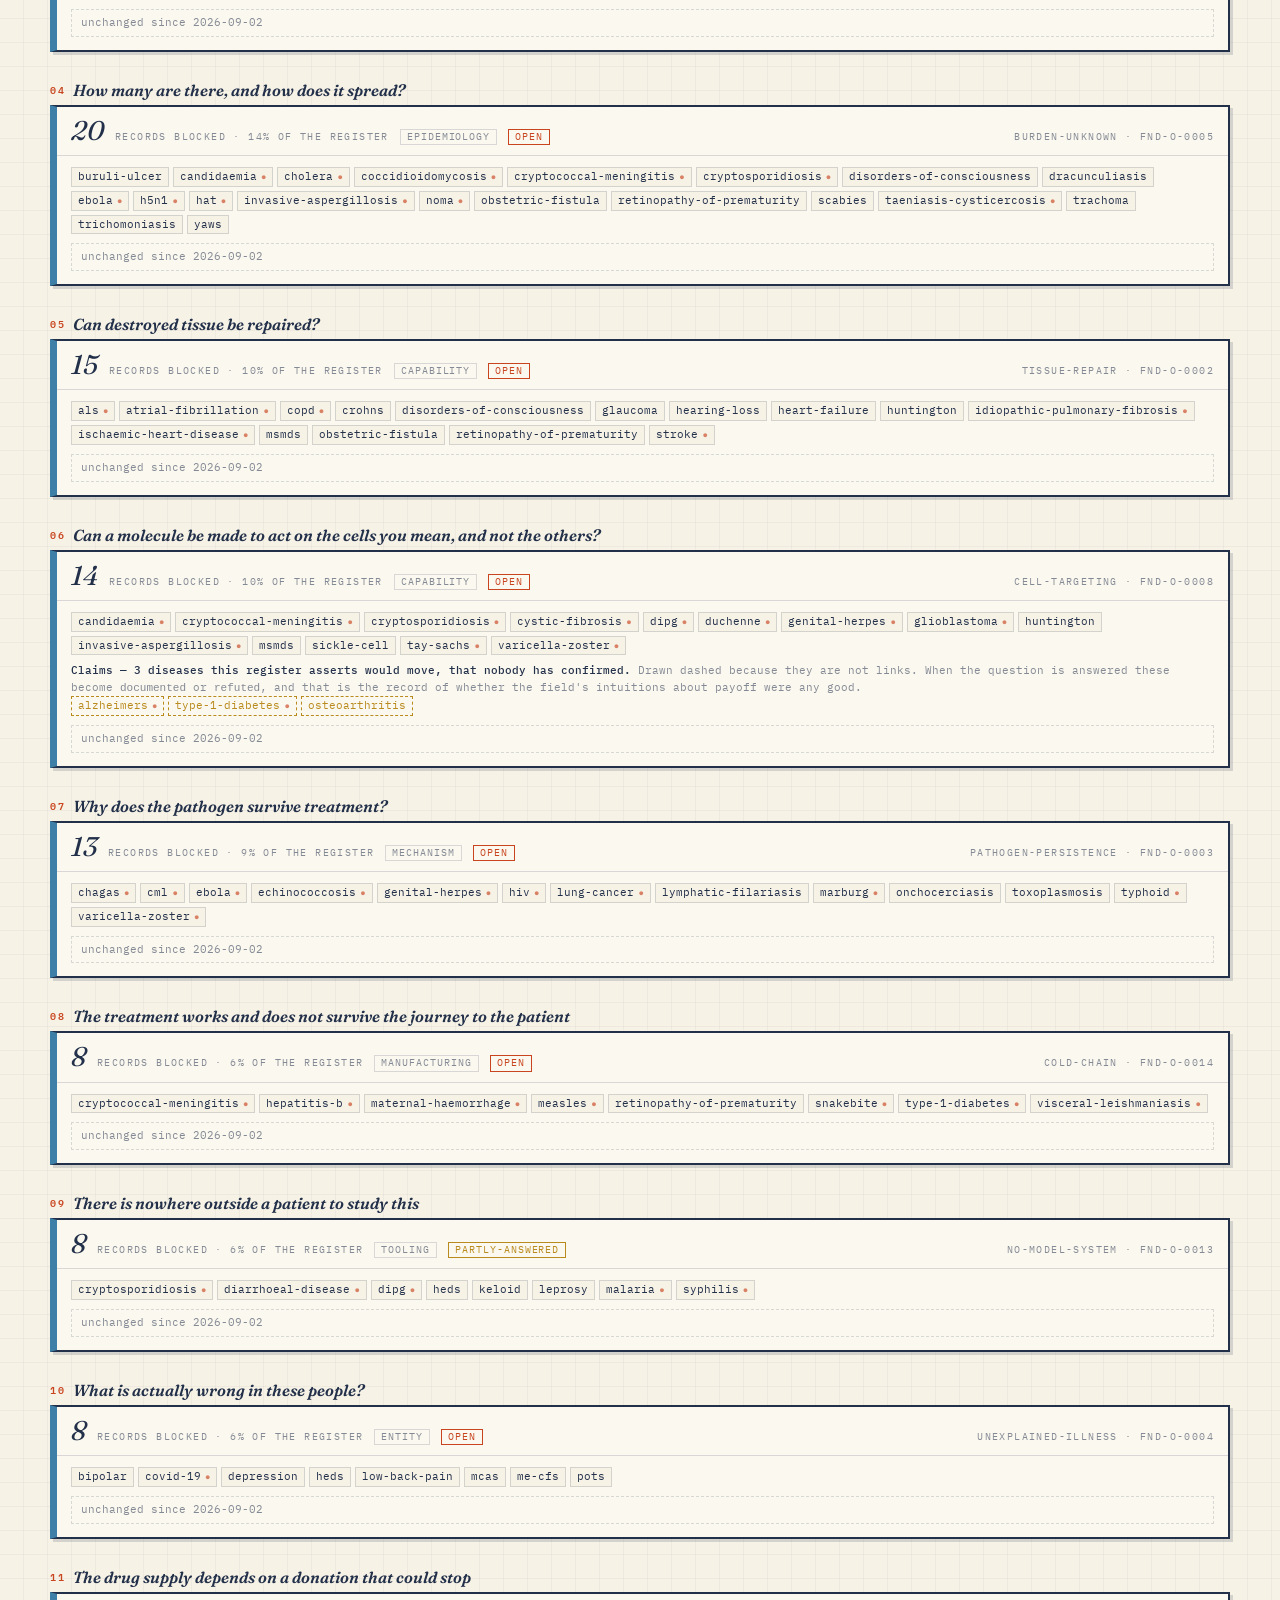
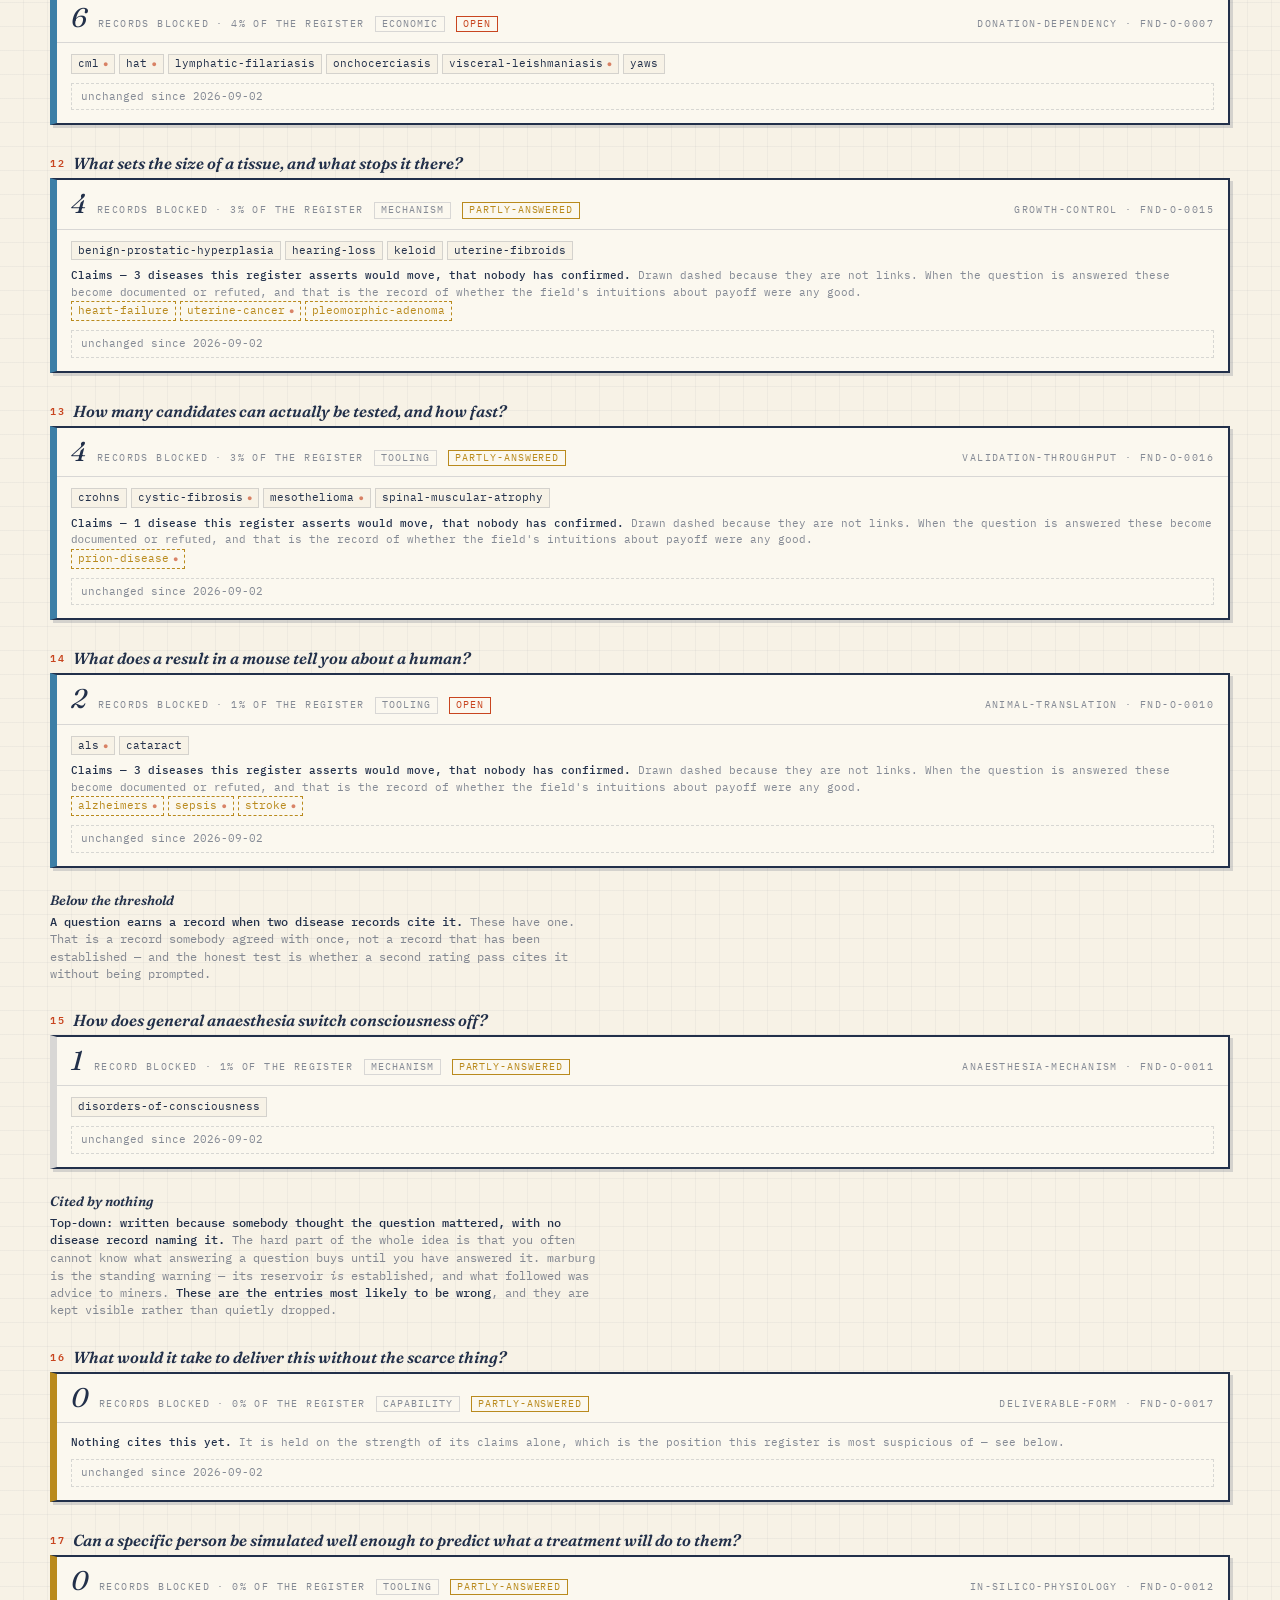
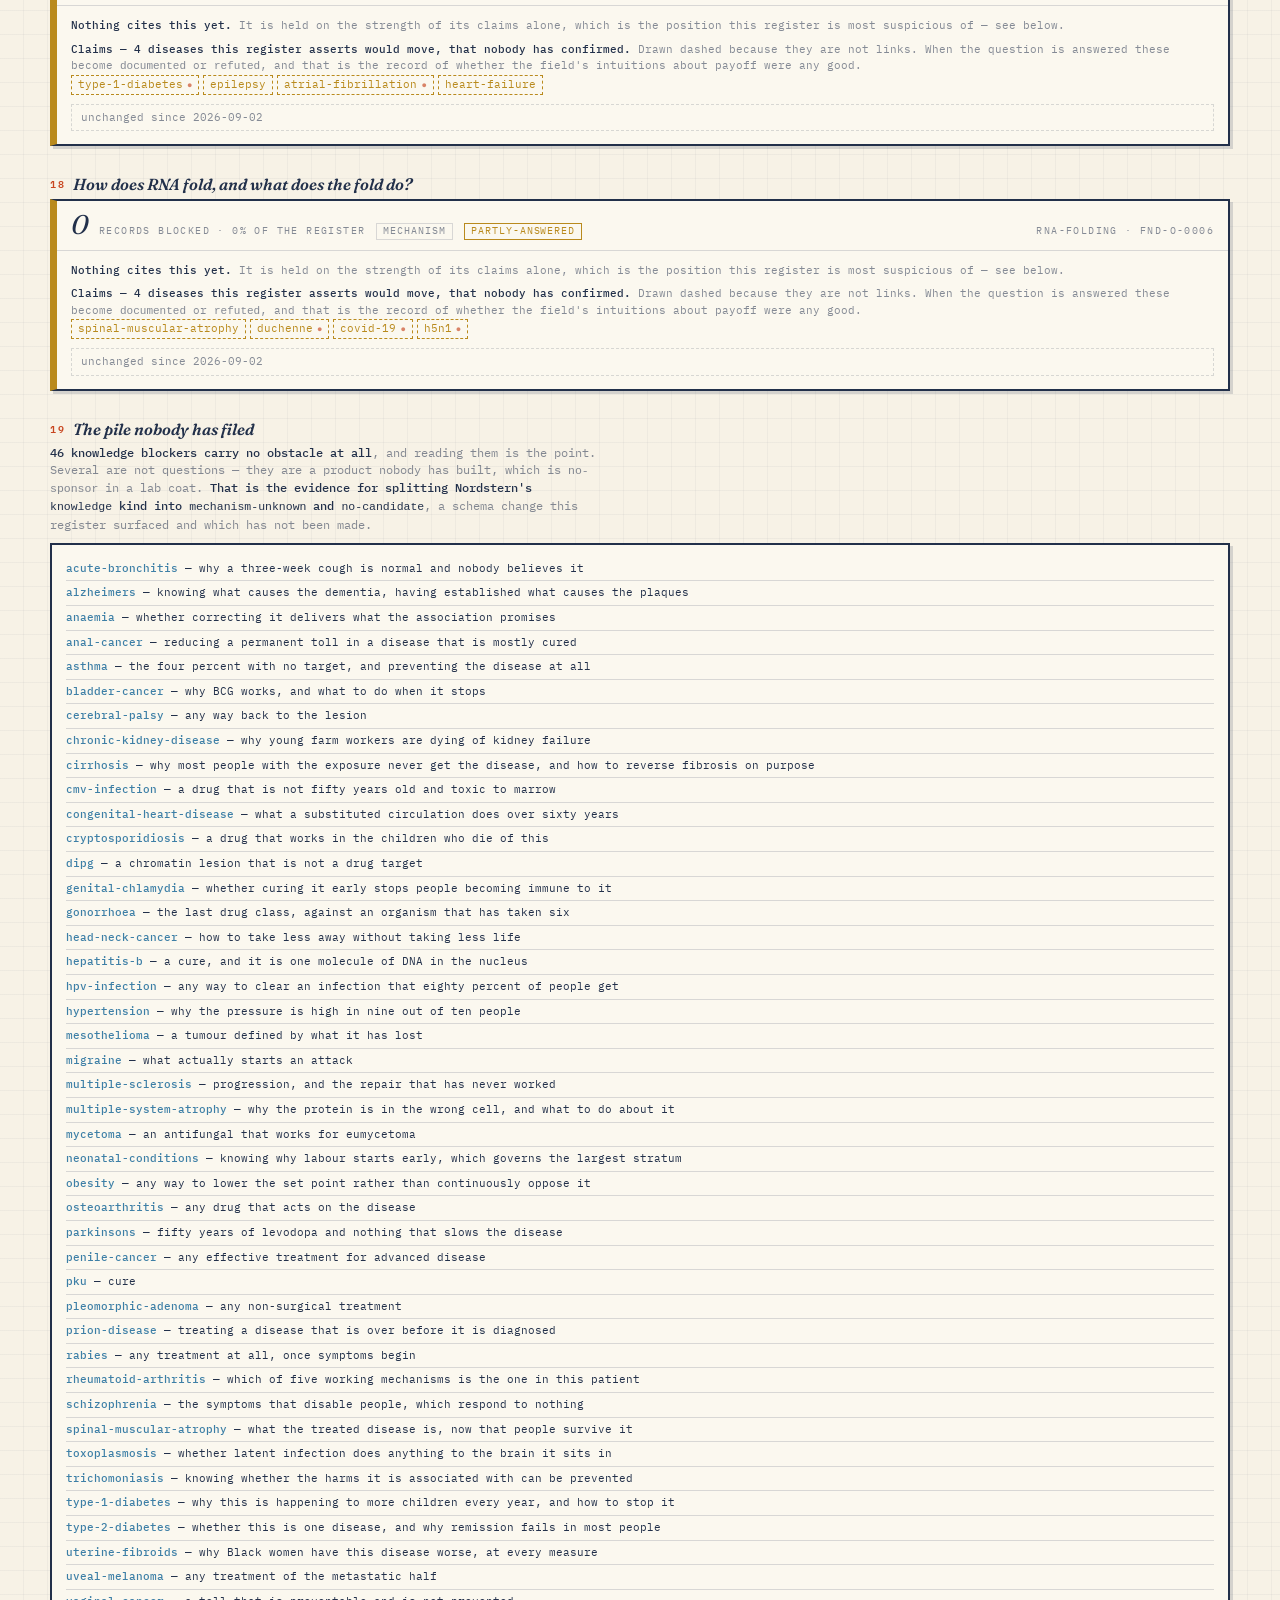
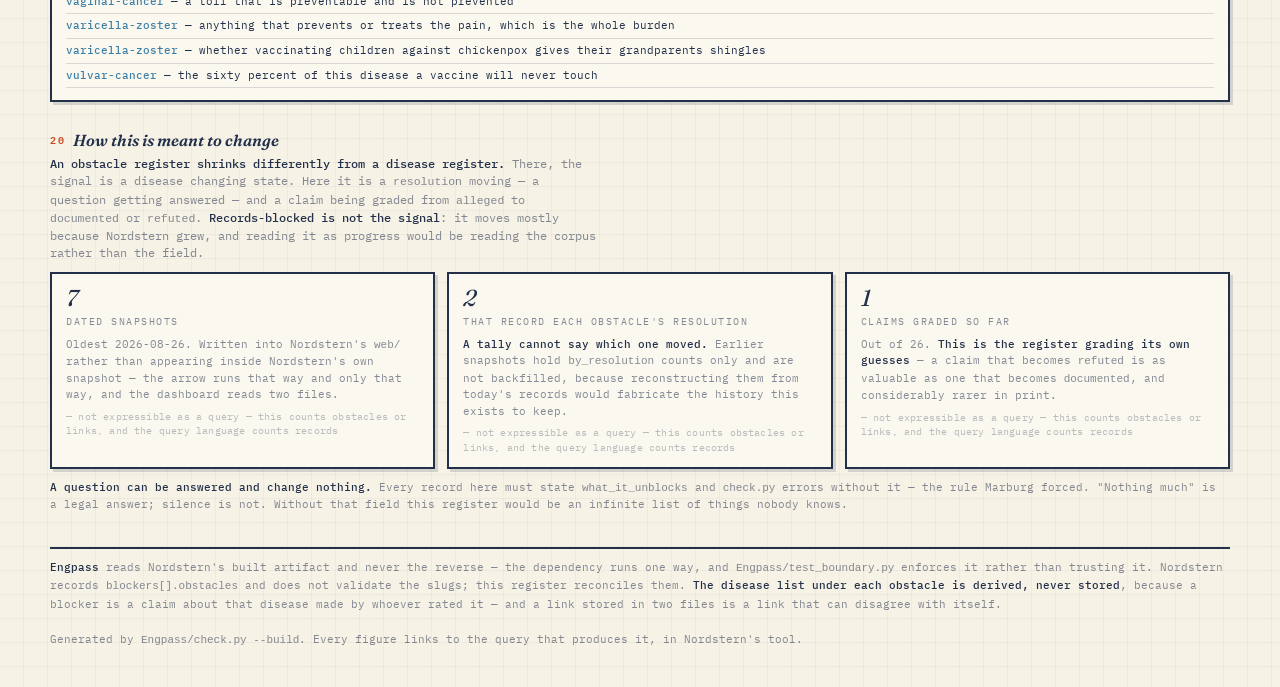
==== commit f5e74272: "new case registry" ====
--- a/web/engpass.html
+++ b/web/engpass.html
@@ -165,6 +165,7 @@
   </div>
   <div class="links">
     <a class="tool" href="index.html">← the diseases</a>
+    <a class="tool" href="fallakte.html">the case files</a>
     <a class="tool" href="query.html">the query tool →</a>
   </div>
 </header>
